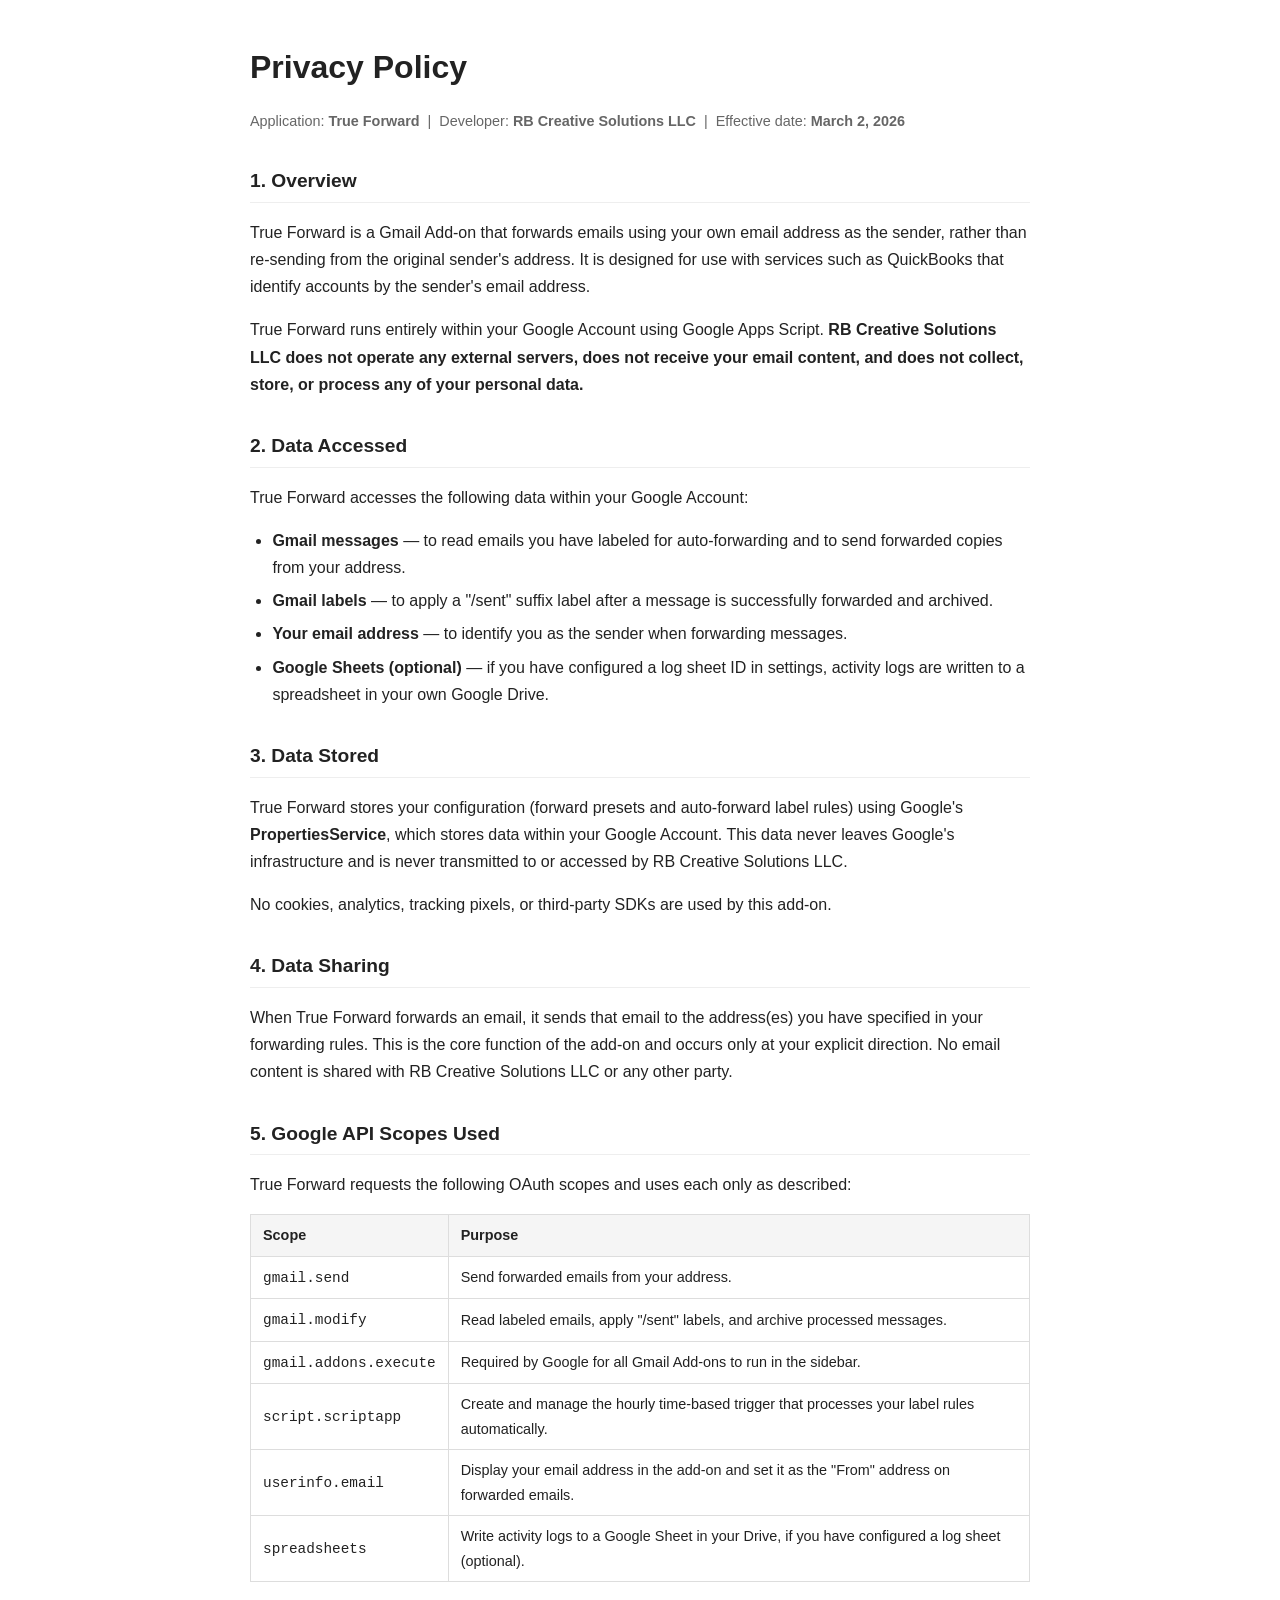
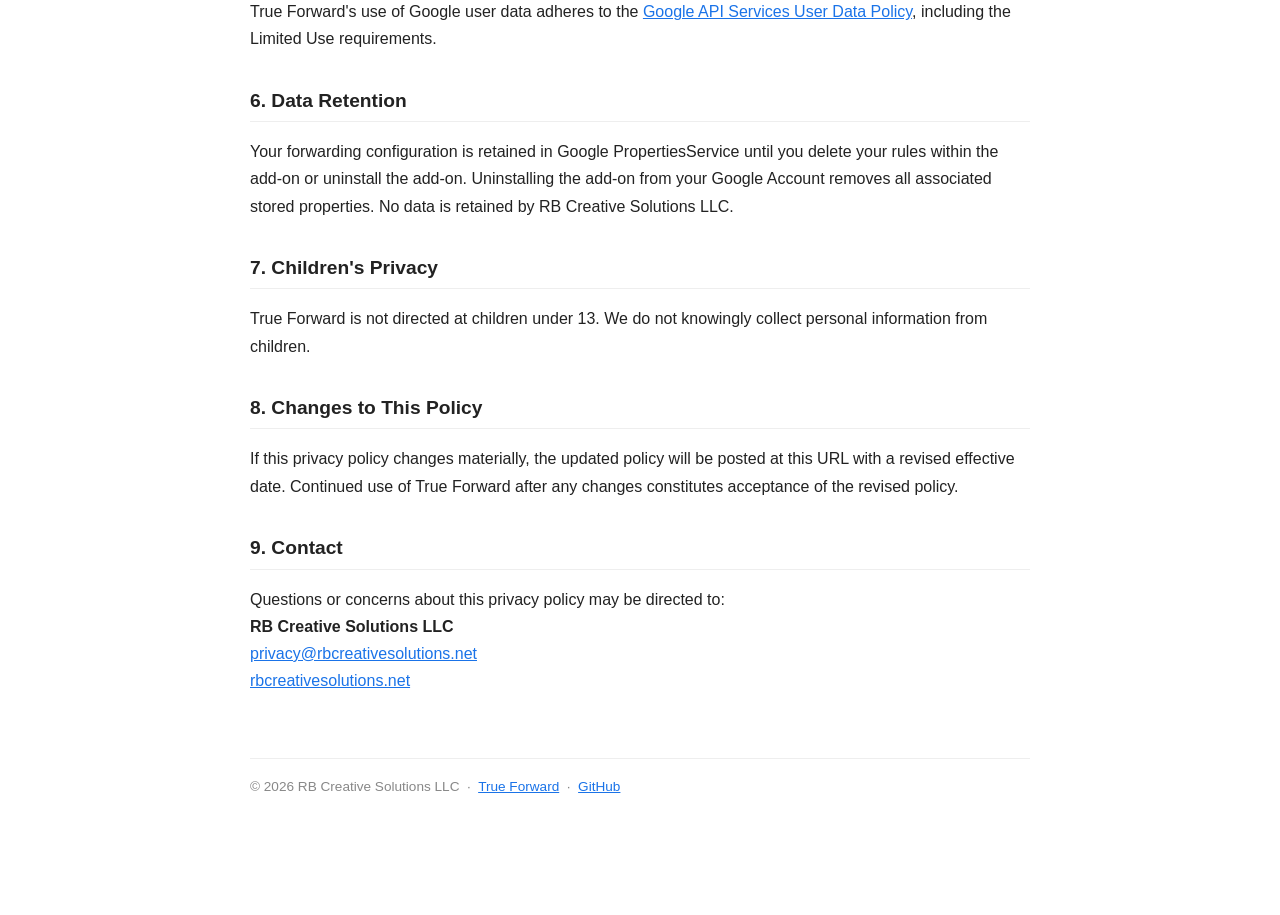
==== docs/privacy-policy.html @ d0ed748b "Add privacy policy page and GitHub Pages root Co-Authored-By: Claude Sonnet 4.6 <noreply@anthropic.c" ====
<!DOCTYPE html>
<html lang="en">
<head>
  <meta charset="UTF-8">
  <meta name="viewport" content="width=device-width, initial-scale=1.0">
  <title>Privacy Policy – True Forward</title>
  <style>
    body {
      font-family: -apple-system, BlinkMacSystemFont, 'Segoe UI', Roboto, sans-serif;
      max-width: 780px;
      margin: 40px auto;
      padding: 0 24px 80px;
      color: #222;
      line-height: 1.7;
    }
    h1 { font-size: 2rem; margin-bottom: 4px; }
    h2 { font-size: 1.2rem; margin-top: 2rem; border-bottom: 1px solid #eee; padding-bottom: 4px; }
    .meta { color: #666; font-size: 0.9rem; margin-bottom: 2rem; }
    a { color: #1a73e8; }
    ul { padding-left: 1.4rem; }
    li { margin-bottom: 6px; }
    .scope-table { width: 100%; border-collapse: collapse; margin: 1rem 0; font-size: 0.9rem; }
    .scope-table th, .scope-table td { text-align: left; padding: 8px 12px; border: 1px solid #ddd; }
    .scope-table th { background: #f5f5f5; }
    footer { margin-top: 4rem; font-size: 0.85rem; color: #888; border-top: 1px solid #eee; padding-top: 1rem; }
  </style>
</head>
<body>

  <h1>Privacy Policy</h1>
  <p class="meta">
    Application: <strong>True Forward</strong> &nbsp;|&nbsp;
    Developer: <strong>RB Creative Solutions LLC</strong> &nbsp;|&nbsp;
    Effective date: <strong>March 2, 2026</strong>
  </p>

  <h2>1. Overview</h2>
  <p>
    True Forward is a Gmail Add-on that forwards emails using your own email address as the sender,
    rather than re-sending from the original sender's address. It is designed for use with services
    such as QuickBooks that identify accounts by the sender's email address.
  </p>
  <p>
    True Forward runs entirely within your Google Account using Google Apps Script.
    <strong>RB Creative Solutions LLC does not operate any external servers, does not receive
    your email content, and does not collect, store, or process any of your personal data.</strong>
  </p>

  <h2>2. Data Accessed</h2>
  <p>True Forward accesses the following data within your Google Account:</p>
  <ul>
    <li><strong>Gmail messages</strong> — to read emails you have labeled for auto-forwarding and to send forwarded copies from your address.</li>
    <li><strong>Gmail labels</strong> — to apply a "/sent" suffix label after a message is successfully forwarded and archived.</li>
    <li><strong>Your email address</strong> — to identify you as the sender when forwarding messages.</li>
    <li><strong>Google Sheets (optional)</strong> — if you have configured a log sheet ID in settings, activity logs are written to a spreadsheet in your own Google Drive.</li>
  </ul>

  <h2>3. Data Stored</h2>
  <p>
    True Forward stores your configuration (forward presets and auto-forward label rules) using
    Google's <strong>PropertiesService</strong>, which stores data within your Google Account.
    This data never leaves Google's infrastructure and is never transmitted to or accessed by
    RB Creative Solutions LLC.
  </p>
  <p>No cookies, analytics, tracking pixels, or third-party SDKs are used by this add-on.</p>

  <h2>4. Data Sharing</h2>
  <p>
    When True Forward forwards an email, it sends that email to the address(es) you have specified
    in your forwarding rules. This is the core function of the add-on and occurs only at your
    explicit direction. No email content is shared with RB Creative Solutions LLC or any other party.
  </p>

  <h2>5. Google API Scopes Used</h2>
  <p>True Forward requests the following OAuth scopes and uses each only as described:</p>
  <table class="scope-table">
    <thead>
      <tr>
        <th>Scope</th>
        <th>Purpose</th>
      </tr>
    </thead>
    <tbody>
      <tr>
        <td><code>gmail.send</code></td>
        <td>Send forwarded emails from your address.</td>
      </tr>
      <tr>
        <td><code>gmail.modify</code></td>
        <td>Read labeled emails, apply "/sent" labels, and archive processed messages.</td>
      </tr>
      <tr>
        <td><code>gmail.addons.execute</code></td>
        <td>Required by Google for all Gmail Add-ons to run in the sidebar.</td>
      </tr>
      <tr>
        <td><code>script.scriptapp</code></td>
        <td>Create and manage the hourly time-based trigger that processes your label rules automatically.</td>
      </tr>
      <tr>
        <td><code>userinfo.email</code></td>
        <td>Display your email address in the add-on and set it as the "From" address on forwarded emails.</td>
      </tr>
      <tr>
        <td><code>spreadsheets</code></td>
        <td>Write activity logs to a Google Sheet in your Drive, if you have configured a log sheet (optional).</td>
      </tr>
    </tbody>
  </table>
  <p>
    True Forward's use of Google user data adheres to the
    <a href="https://developers.google.com/terms/api-services-user-data-policy" target="_blank">
      Google API Services User Data Policy</a>, including the Limited Use requirements.
  </p>

  <h2>6. Data Retention</h2>
  <p>
    Your forwarding configuration is retained in Google PropertiesService until you delete your
    rules within the add-on or uninstall the add-on. Uninstalling the add-on from your Google
    Account removes all associated stored properties. No data is retained by RB Creative Solutions LLC.
  </p>

  <h2>7. Children's Privacy</h2>
  <p>
    True Forward is not directed at children under 13. We do not knowingly collect personal
    information from children.
  </p>

  <h2>8. Changes to This Policy</h2>
  <p>
    If this privacy policy changes materially, the updated policy will be posted at this URL with
    a revised effective date. Continued use of True Forward after any changes constitutes
    acceptance of the revised policy.
  </p>

  <h2>9. Contact</h2>
  <p>
    Questions or concerns about this privacy policy may be directed to:<br>
    <strong>RB Creative Solutions LLC</strong><br>
    <a href="mailto:privacy@rbcreativesolutions.net">privacy@rbcreativesolutions.net</a><br>
    <a href="https://rbcreativesolutions.net" target="_blank">rbcreativesolutions.net</a>
  </p>

  <footer>
    &copy; 2026 RB Creative Solutions LLC &nbsp;&middot;&nbsp;
    <a href="https://rbcreativesolutions.net/projects/true-forward/">True Forward</a> &nbsp;&middot;&nbsp;
    <a href="https://github.com/bignall/true-forward-gmail">GitHub</a>
  </footer>

</body>
</html>
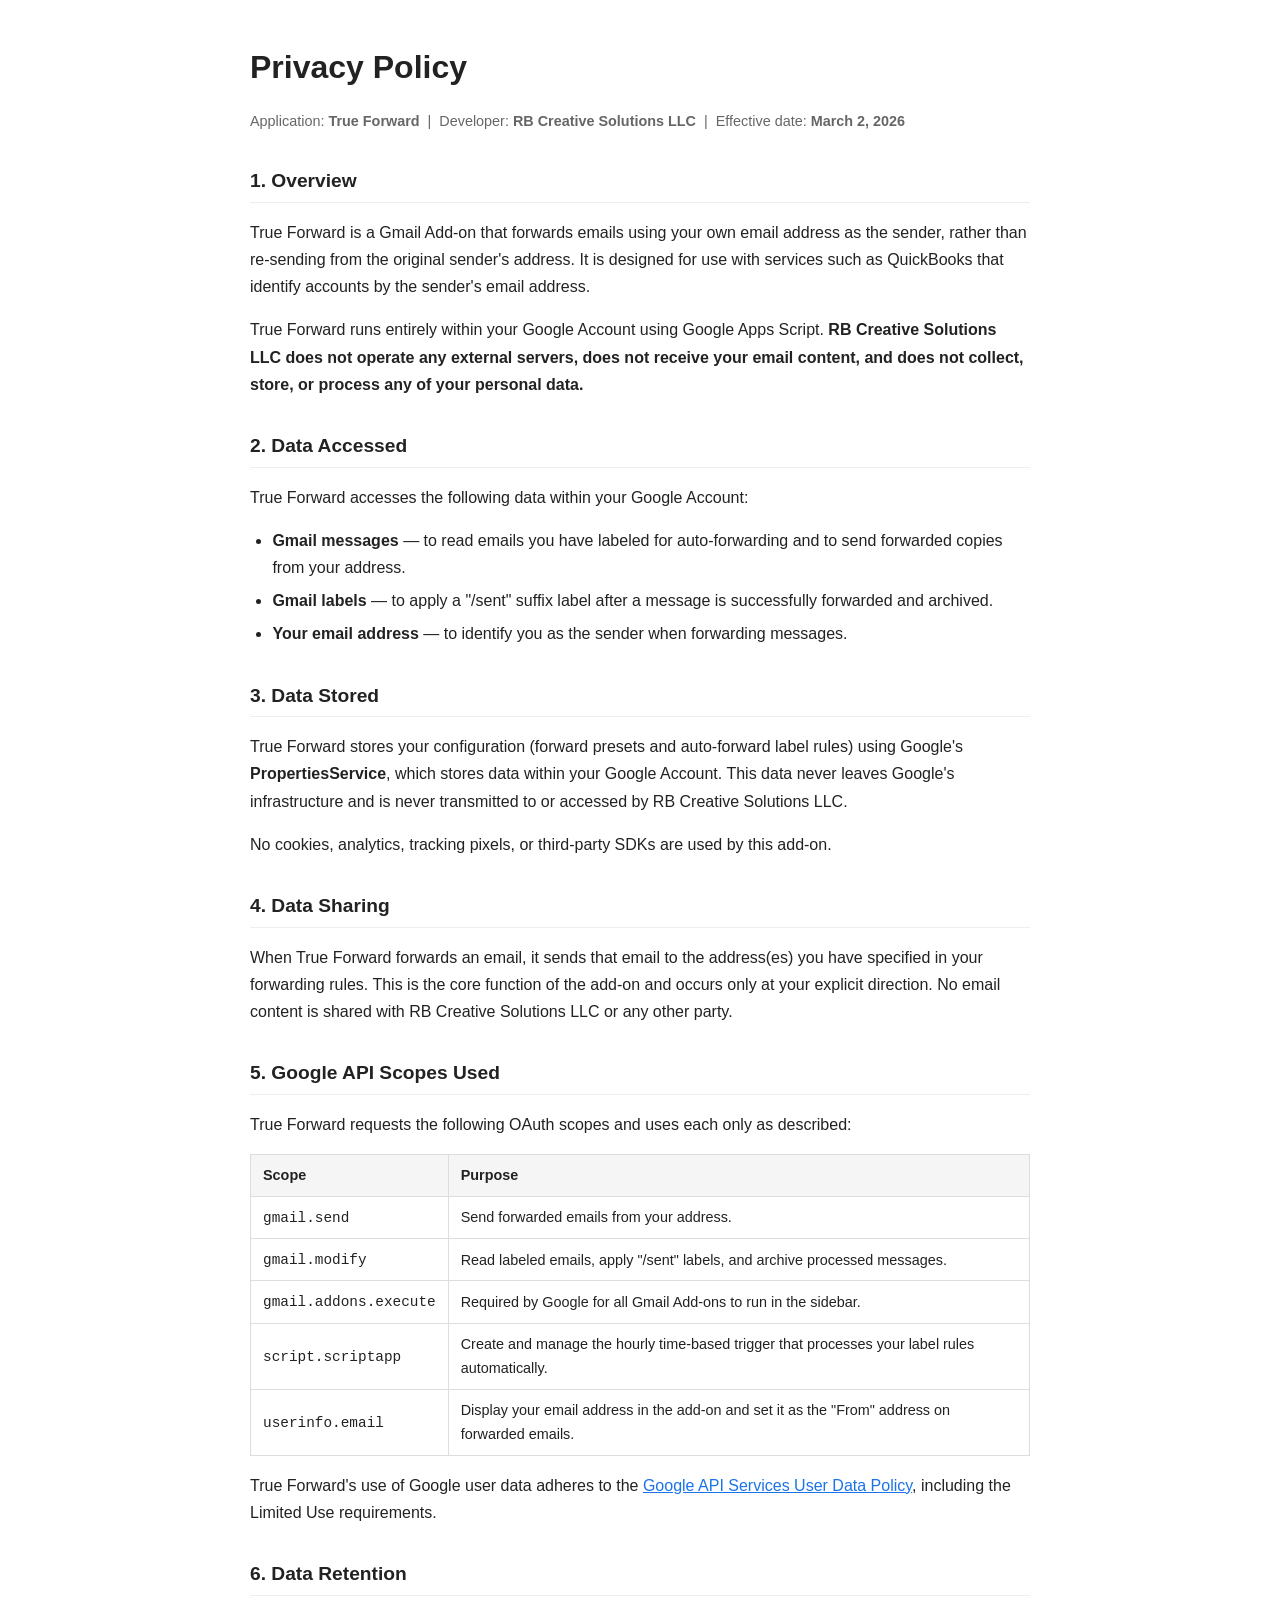
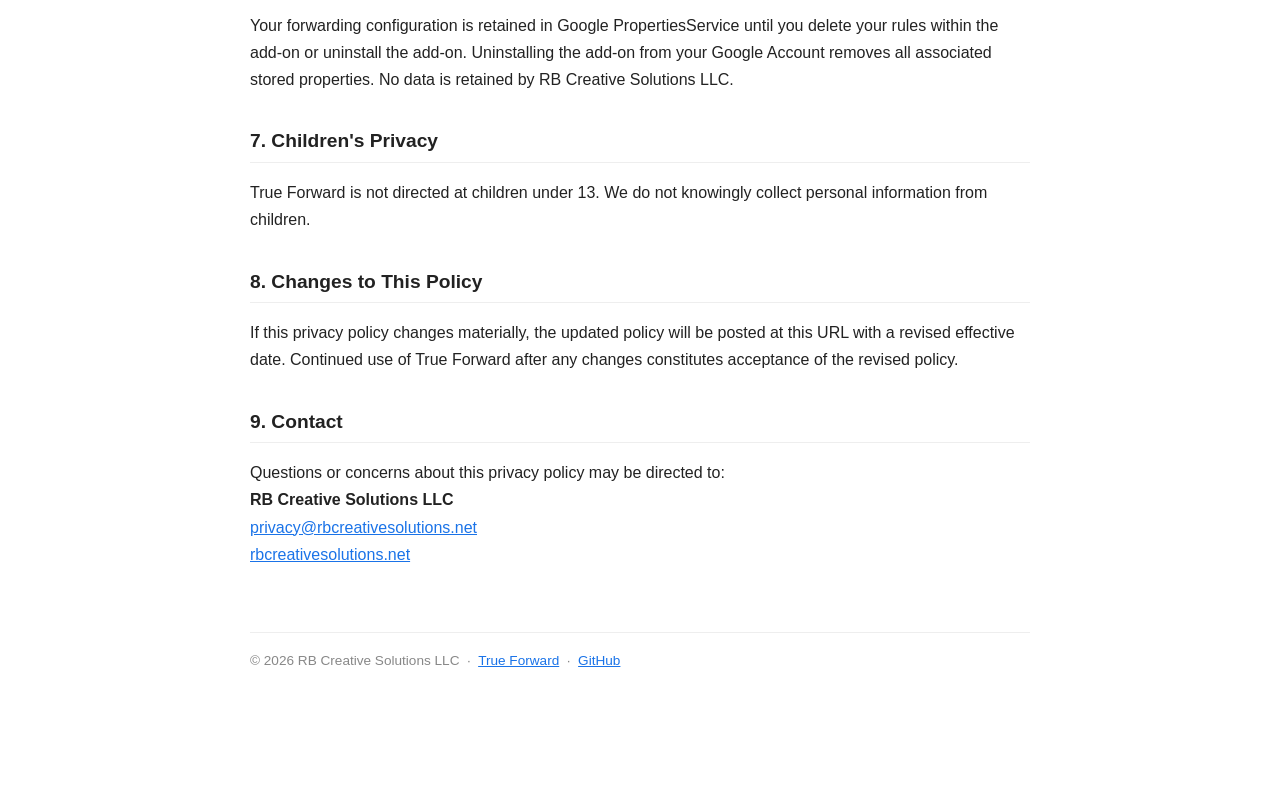
==== commit dd5c5b3e: "Remove spreadsheets scope and log sheet references (feature deferred) Co-Authored-By: Claude Sonnet " ====
--- a/docs/privacy-policy.html
+++ b/docs/privacy-policy.html
@@ -52,7 +52,6 @@
     <li><strong>Gmail messages</strong> — to read emails you have labeled for auto-forwarding and to send forwarded copies from your address.</li>
     <li><strong>Gmail labels</strong> — to apply a "/sent" suffix label after a message is successfully forwarded and archived.</li>
     <li><strong>Your email address</strong> — to identify you as the sender when forwarding messages.</li>
-    <li><strong>Google Sheets (optional)</strong> — if you have configured a log sheet ID in settings, activity logs are written to a spreadsheet in your own Google Drive.</li>
   </ul>
 
   <h2>3. Data Stored</h2>
@@ -101,10 +100,6 @@
         <td><code>userinfo.email</code></td>
         <td>Display your email address in the add-on and set it as the "From" address on forwarded emails.</td>
       </tr>
-      <tr>
-        <td><code>spreadsheets</code></td>
-        <td>Write activity logs to a Google Sheet in your Drive, if you have configured a log sheet (optional).</td>
-      </tr>
     </tbody>
   </table>
   <p>
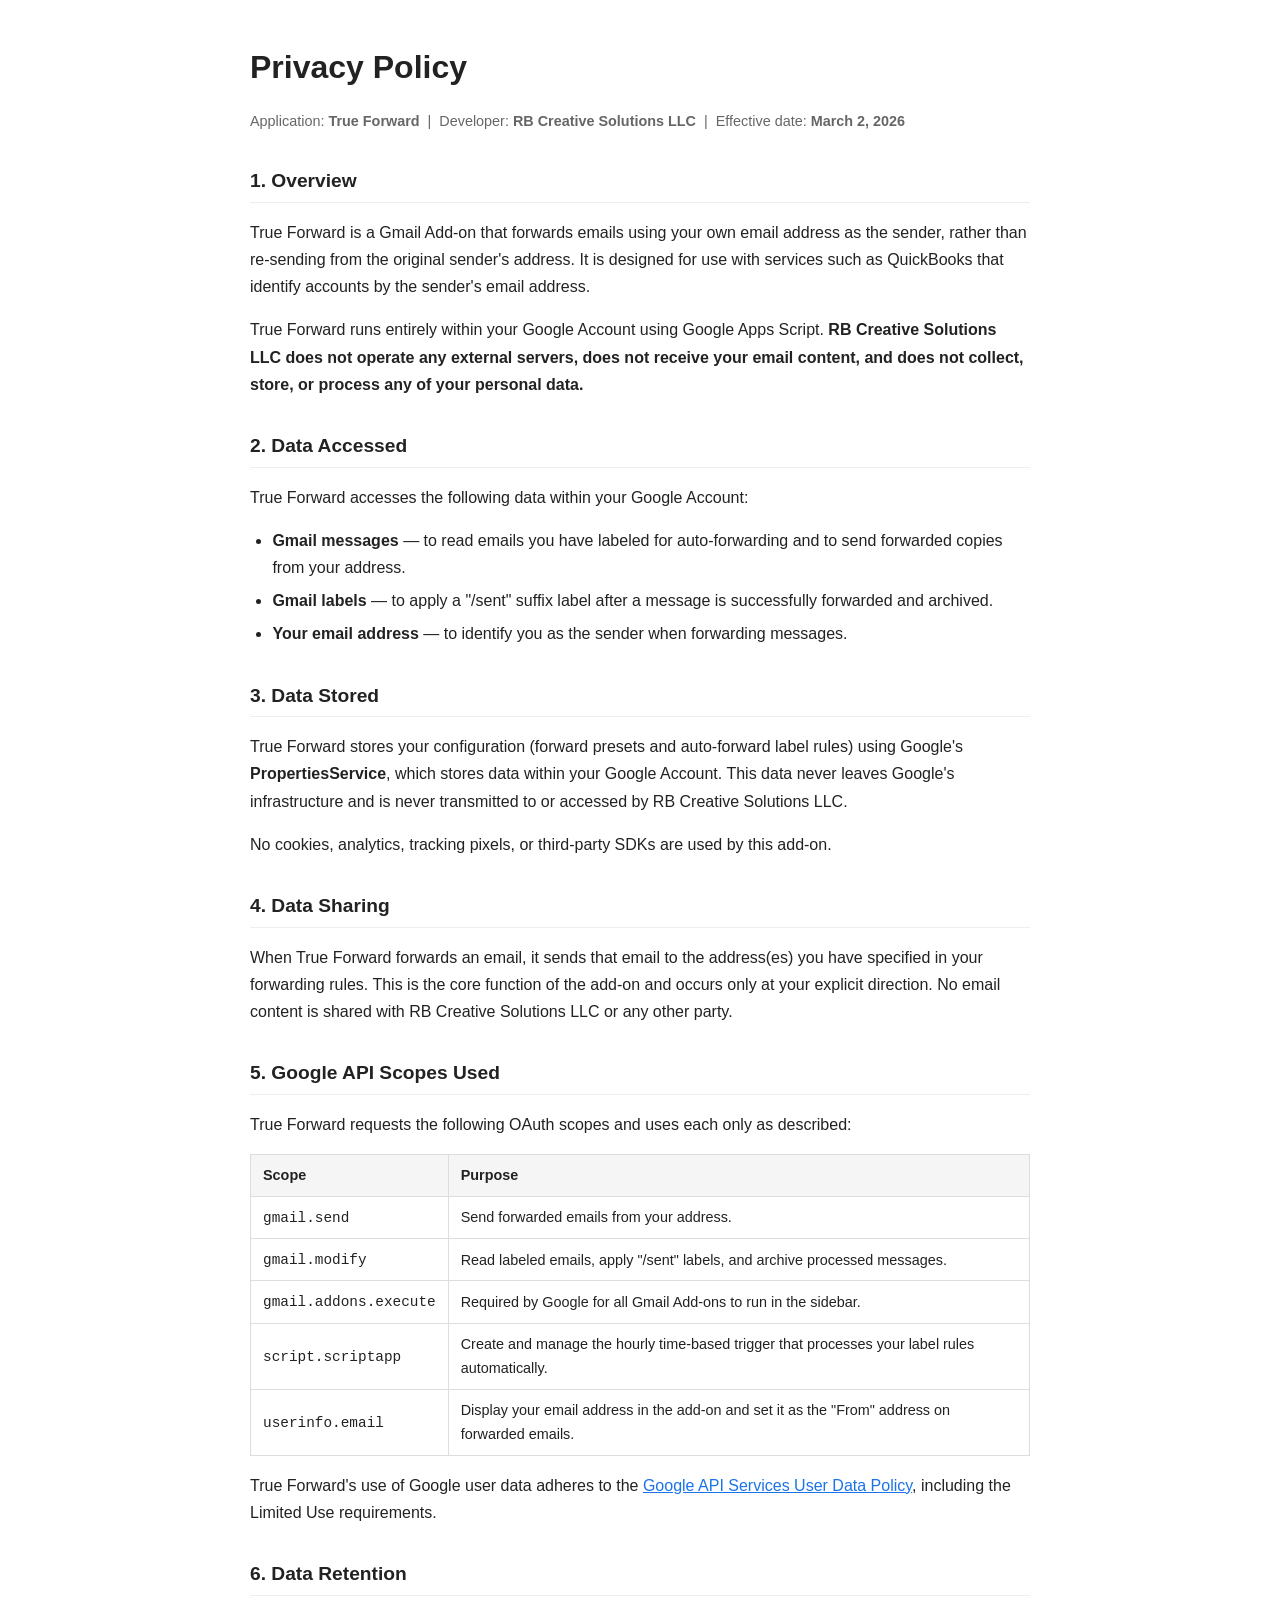
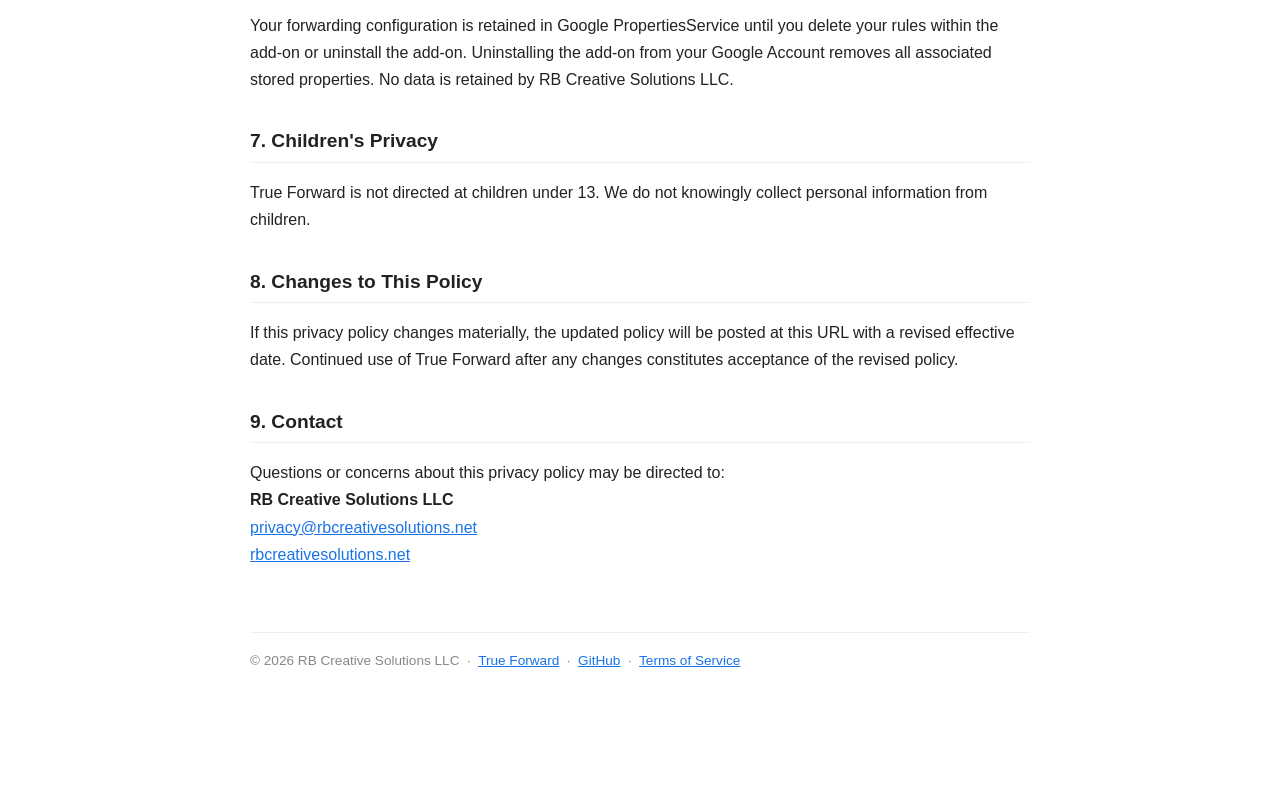
==== commit bcaa1970: "Add Terms of Service page and cross-link with Privacy Policy Co-Authored-By: Claude Sonnet 4.6 <nore" ====
--- a/docs/privacy-policy.html
+++ b/docs/privacy-policy.html
@@ -139,7 +139,8 @@
   <footer>
     &copy; 2026 RB Creative Solutions LLC &nbsp;&middot;&nbsp;
     <a href="https://rbcreativesolutions.net/projects/true-forward/">True Forward</a> &nbsp;&middot;&nbsp;
-    <a href="https://github.com/bignall/true-forward-gmail">GitHub</a>
+    <a href="https://github.com/bignall/true-forward-gmail">GitHub</a> &nbsp;&middot;&nbsp;
+    <a href="terms-of-service.html">Terms of Service</a>
   </footer>
 
 </body>
